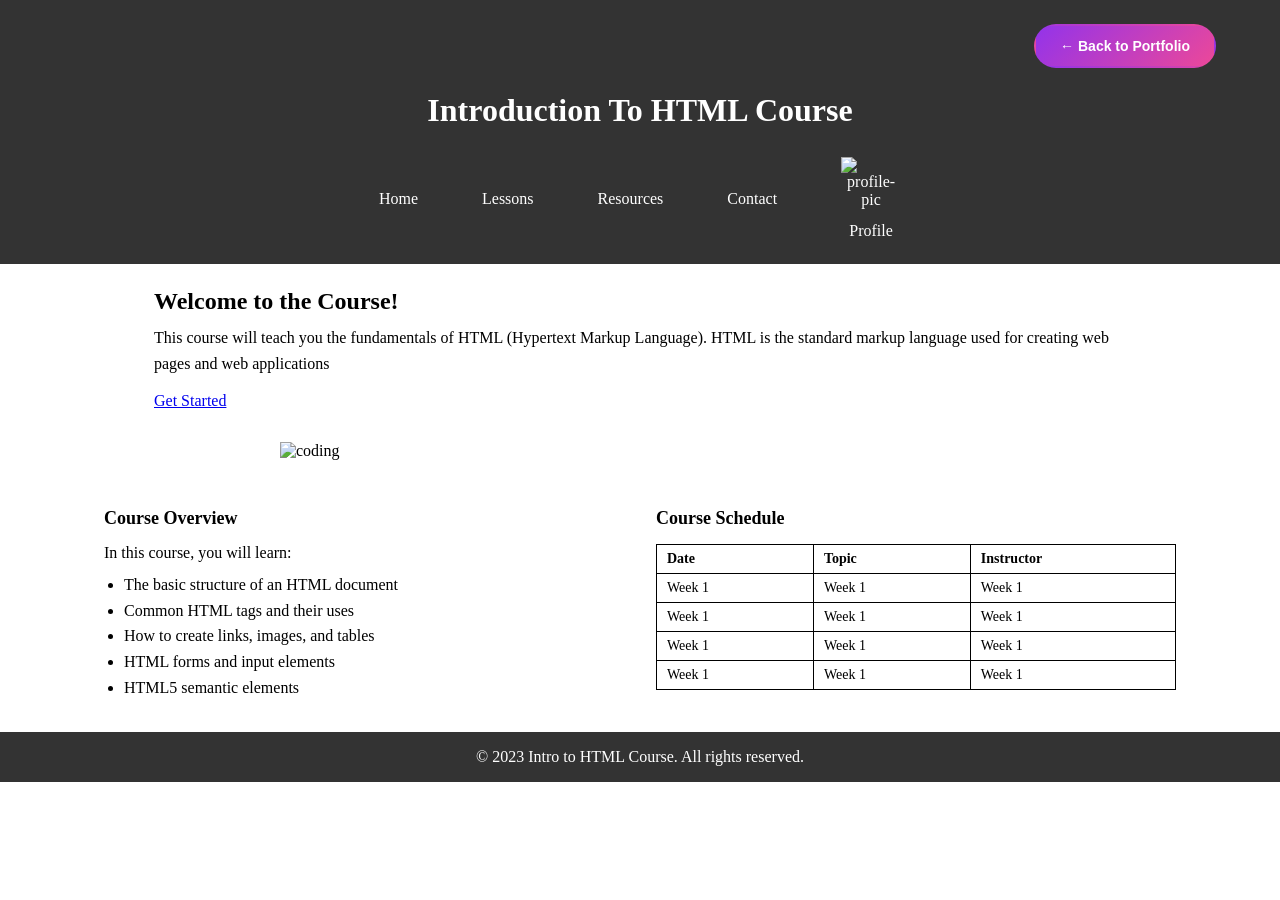
==== projects/course/index.html @ 92f942b8 "Initial commit" ====
<!DOCTYPE html>
<html lang="en">
<head>
    <meta charset="UTF-8">
    <meta name="viewport" content="width=device-width, initial-scale=1.0">
    <title>Course | BilyBlanco</title>
    <link rel="stylesheet" href="style.css">
</head>
<body>

    <header>
        <nav class="course-nav">
        <a href="../../index.html" class="back-btn">
            ← Back to Portfolio
        </a>
        </nav>
        <h1>Introduction To HTML Course</h1>

        <div class="categories">
            <div class="category-item">
                <p>Home</p>
            </div>
            <div class="category-item">
                <p>Lessons</p>
            </div>
            <div class="category-item">
                <p>Resources</p>
            </div>
            <div class="category-item">
                <p>Contact</p>
            </div>
            <div class="headache">
                <img src="https://cdn.codechef.com/download/Contest+images/NITEST/profile.jpeg" alt="profile-pic">
                <p>Profile</p>
            </div>
        </div>
    </header>

    <main>
        <section class="course-info">
            <h2>Welcome to the Course!</h2>
            <p>This course will teach you the fundamentals of HTML (Hypertext Markup Language). HTML is the standard markup language used for creating web pages and web applications</p>
            <a href="https://www.w3schools.com/html/html_intro.asp" target="_blank">Get Started</a>  
        </section>

        <section class="course-image">
                <img src="https://cdn.codechef.com/download/Contest+images/NITEST/htmlcode.jpeg" alt="coding">
        </section>

        <section class="content">
            <div class="overview">
            <h2>Course Overview</h2>
            <p>In this course, you will learn:</p>
            <ul>
                <li>The basic structure of an HTML document</li>
                <li>Common HTML tags and their uses</li>
                <li>How to create links, images, and tables</li>
                <li>HTML forms and input elements</li>
                <li>HTML5 semantic elements</li>
            </ul>
            </div>

            <section class="schedule">
            <h2>Course Schedule</h2>
            <table border="1">
                <tr>
                    <th>Date</th>
                    <th>Topic</th>
                    <th>Instructor</th>
                </tr>
                <tr>
                    <td>Week 1</td>
                    <td>Week 1</td>
                    <td>Week 1</td>
                </tr>
                 <tr>
                    <td>Week 1</td>
                    <td>Week 1</td>
                    <td>Week 1</td>
                </tr>
                 <tr>
                    <td>Week 1</td>
                    <td>Week 1</td>
                    <td>Week 1</td>
                </tr>
                 <tr>
                    <td>Week 1</td>
                    <td>Week 1</td>
                    <td>Week 1</td>
                </tr>
            </table>
            </section>
        </section>
    </main>

    <footer>
        <p>
            &copy; 2023 Intro to HTML Course. All rights reserved.
        </p>
    </footer>
    
</body>
---- projects/course/style.css ----
* {
    margin: 0;
    padding: 0;
    box-sizing: border-box;
    font-family: serif, sans-serif;
}

body {
    min-width: 320px;
}

header {
    width: 100%;
    padding: 24px clamp(16px, 5vw, 64px) 16px;
    background-color: #333;
    color: white;
}

header h1 {
    padding: 12px 0 20px;
    text-align: center;
}

.categories {
    display: flex;
    justify-content: center;
    align-items: center;
    flex-wrap: wrap;
    gap: 16px clamp(20px, 5vw, 64px);
    padding: 8px 0;
}

.category-item,
.headache {
    display: flex;
    flex-direction: column;
    align-items: center;
    text-align: center;
}

.headache img {
    width: 60px;
    height: 60px;
    object-fit: contain;
    margin-bottom: 5px;
    pointer-events: none;
}

.course-info {
    max-width: 1100px;
    margin: 0 auto;
    padding: 24px clamp(16px, 5vw, 64px) 8px;
}

.course-info h2 {
    margin-bottom: 10px;
    font-weight: bold;
}

.course-info p {
    margin-bottom: 16px;
    line-height: 1.6;
}

.course-info a {
    display: inline-block;
    margin-bottom: 8px;
}

.course-image {
    display: flex;
    justify-content: center;
    align-items: center;
    padding: 16px;
}

.course-image img {
    display: block;
    width: min(100%, 720px);
    height: auto;
}

.content {
    display: grid;
    grid-template-columns: minmax(0, 1fr) minmax(0, 1fr);
    gap: 32px;
    max-width: 1200px;
    margin: 0 auto;
    padding: 32px clamp(16px, 5vw, 64px);
}

.overview h2,
.schedule h2 {
    margin-bottom: 15px;
    font-size: 18px;
    font-weight: bold;
}

.overview p {
    margin-bottom: 10px;
}

.overview ul {
    margin-left: 20px;
    line-height: 1.6;
}

.schedule {
    min-width: 0;
    overflow-x: auto;
}

.schedule table {
    width: 100%;
    border-collapse: collapse;
}

.schedule th,
.schedule td {
    border: 1px solid black;
    padding: 6px 10px;
    text-align: left;
    font-size: 14px;
}

footer {
    width: 100%;
    padding: 16px;
    background-color: #333;
    color: white;
    text-align: center;
}

.course-nav {
    display: flex;
    justify-content: flex-end;
    align-items: center;
    margin-bottom: 12px;
}

.course-nav .back-btn {
    display: inline-block;
    padding: 12px 24px;

    background: linear-gradient(
        135deg,
        #9333ea,
        #ec4899
    );

    color: white;
    font-family: Arial, sans-serif;
    font-size: 14px;
    font-weight: bold;
    text-decoration: none;

    border: 2px solid transparent;
    border-radius: 30px;

    transition: 0.3s ease;
}

.course-nav .back-btn:hover {
    background: white;
    color: #9333ea;
    border-color: #9333ea;

    transform: translateY(-3px);
    box-shadow: 0 8px 20px #9333ea44;
}

.course-nav .back-btn:focus-visible {
    outline: 3px solid #ffffff;
    outline-offset: 4px;
}

@media (max-width: 600px) {
    .course-nav {
        justify-content: center;
        margin-bottom: 16px;
    }

    .course-nav .back-btn {
        padding: 10px 18px;
        font-size: 12px;
    }
}

@media (max-width: 700px) {
    .content {
        grid-template-columns: 1fr;
        gap: 28px;
    }
}

@media (max-width: 480px) {
    header {
        padding-top: 16px;
    }

    header h1 {
        font-size: 1.6rem;
    }

    .categories {
        gap: 16px 24px;
    }

    .course-image {
        padding: 12px 16px;
    }

    .content {
        padding-top: 24px;
        padding-bottom: 24px;
    }
}
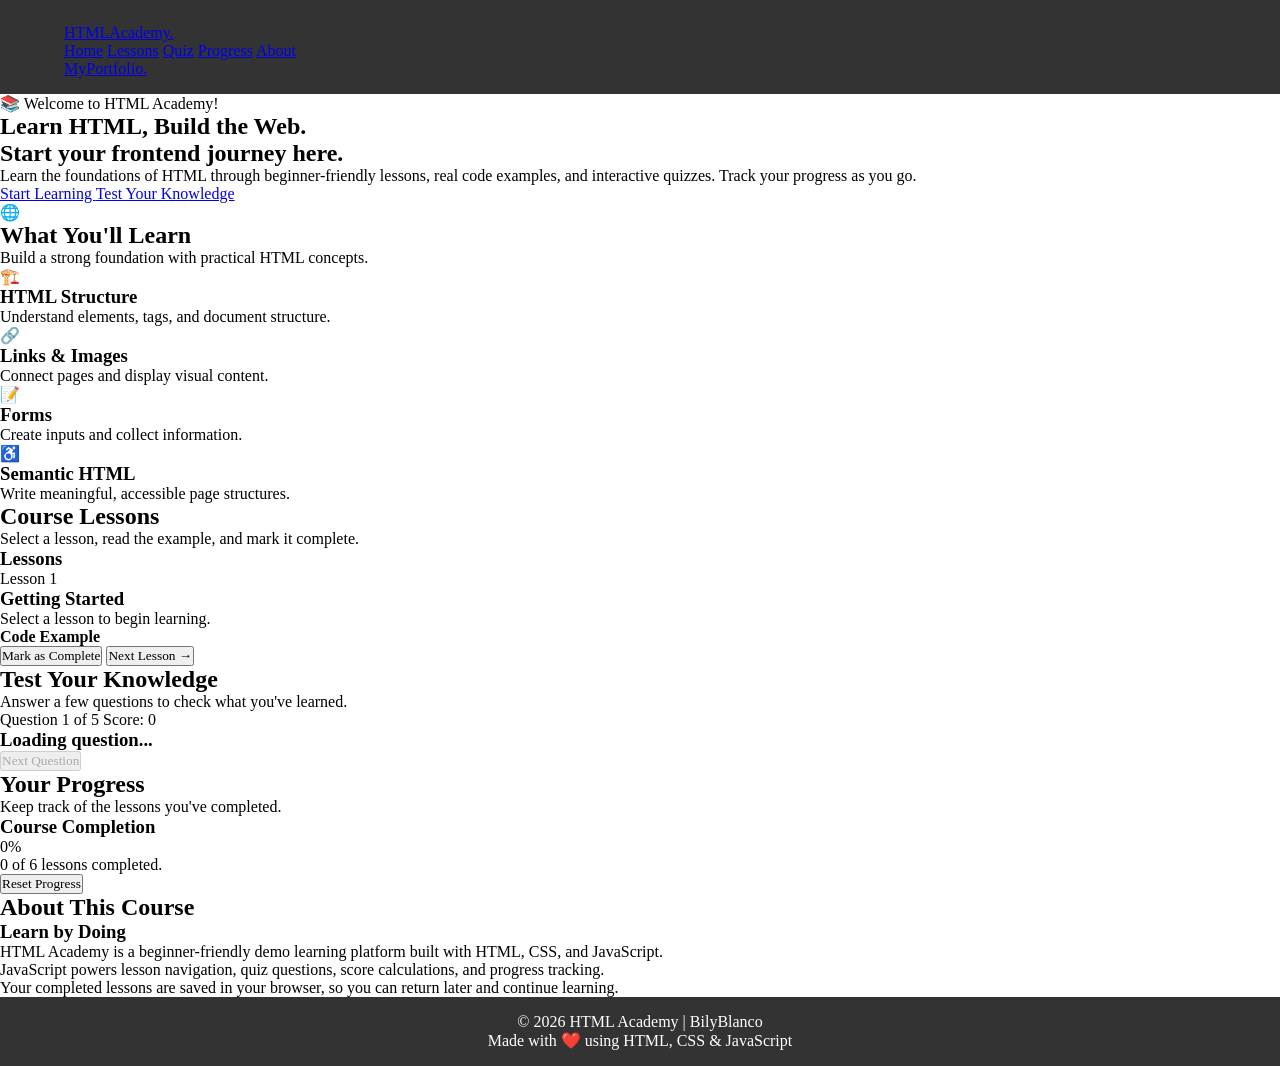
==== commit 658d3092: "Enhance course layout and content structure Updated the course title and navigation structure. Added" ====
--- a/projects/course/index.html
+++ b/projects/course/index.html
@@ -1,102 +1,248 @@
+
 <!DOCTYPE html>
 <html lang="en">
 <head>
     <meta charset="UTF-8">
     <meta name="viewport" content="width=device-width, initial-scale=1.0">
-    <title>Course | BilyBlanco</title>
+    <title>HTML Course | BilyBlanco</title>
     <link rel="stylesheet" href="style.css">
+    <script src="script.js" defer></script>
 </head>
 <body>
 
+    <!-- NAVIGATION -->
     <header>
-        <nav class="course-nav">
-        <a href="../../index.html" class="back-btn">
-            ← Back to Portfolio
-        </a>
+        <nav class="navbar">
+            <a href="#home" class="logo">HTML<span>Academy.</span></a>
+
+            <div class="nav-links">
+                <a href="#home">Home</a>
+                <a href="#lessons">Lessons</a>
+                <a href="#quiz">Quiz</a>
+                <a href="#progress">Progress</a>
+                <a href="#about">About</a>
+            </div>
+
+            <a href="../../index.html" class="portfolio-link">
+                My<span>Portfolio.</span>
+            </a>
         </nav>
-        <h1>Introduction To HTML Course</h1>
-
-        <div class="categories">
-            <div class="category-item">
-                <p>Home</p>
-            </div>
-            <div class="category-item">
-                <p>Lessons</p>
-            </div>
-            <div class="category-item">
-                <p>Resources</p>
-            </div>
-            <div class="category-item">
-                <p>Contact</p>
-            </div>
-            <div class="headache">
-                <img src="https://cdn.codechef.com/download/Contest+images/NITEST/profile.jpeg" alt="profile-pic">
-                <p>Profile</p>
-            </div>
-        </div>
     </header>
 
-    <main>
-        <section class="course-info">
-            <h2>Welcome to the Course!</h2>
-            <p>This course will teach you the fundamentals of HTML (Hypertext Markup Language). HTML is the standard markup language used for creating web pages and web applications</p>
-            <a href="https://www.w3schools.com/html/html_intro.asp" target="_blank">Get Started</a>  
-        </section>
-
-        <section class="course-image">
-                <img src="https://cdn.codechef.com/download/Contest+images/NITEST/htmlcode.jpeg" alt="coding">
-        </section>
-
-        <section class="content">
-            <div class="overview">
-            <h2>Course Overview</h2>
-            <p>In this course, you will learn:</p>
-            <ul>
-                <li>The basic structure of an HTML document</li>
-                <li>Common HTML tags and their uses</li>
-                <li>How to create links, images, and tables</li>
-                <li>HTML forms and input elements</li>
-                <li>HTML5 semantic elements</li>
-            </ul>
-            </div>
-
-            <section class="schedule">
-            <h2>Course Schedule</h2>
-            <table border="1">
-                <tr>
-                    <th>Date</th>
-                    <th>Topic</th>
-                    <th>Instructor</th>
-                </tr>
-                <tr>
-                    <td>Week 1</td>
-                    <td>Week 1</td>
-                    <td>Week 1</td>
-                </tr>
-                 <tr>
-                    <td>Week 1</td>
-                    <td>Week 1</td>
-                    <td>Week 1</td>
-                </tr>
-                 <tr>
-                    <td>Week 1</td>
-                    <td>Week 1</td>
-                    <td>Week 1</td>
-                </tr>
-                 <tr>
-                    <td>Week 1</td>
-                    <td>Week 1</td>
-                    <td>Week 1</td>
-                </tr>
-            </table>
-            </section>
-        </section>
-    </main>
-
+    <!-- HERO -->
+    <section id="home" class="hero">
+        <div class="hero-content">
+            <p class="greeting">📚 Welcome to HTML Academy!</p>
+
+            <h1>Learn HTML, <span>Build the Web.</span></h1>
+
+            <h2>Start your frontend journey here.</h2>
+
+            <p class="hero-description">
+                Learn the foundations of HTML through beginner-friendly
+                lessons, real code examples, and interactive quizzes.
+                Track your progress as you go.
+            </p>
+
+            <div class="hero-buttons">
+                <a href="#lessons" class="btn primary-btn">
+                    Start Learning
+                </a>
+
+                <a href="#quiz" class="btn secondary-btn">
+                    Test Your Knowledge
+                </a>
+            </div>
+        </div>
+
+        <div class="hero-art">
+            <div class="art-circle">
+                <span>🌐</span>
+            </div>
+        </div>
+    </section>
+
+    <!-- COURSE OVERVIEW -->
+    <section class="section">
+        <h2 class="section-title">What You'll <span>Learn</span></h2>
+
+        <p class="section-description">
+            Build a strong foundation with practical HTML concepts.
+        </p>
+
+        <div class="features-container">
+            <div class="feature-card">
+                <div class="feature-icon">🏗️</div>
+                <h3>HTML Structure</h3>
+                <p>Understand elements, tags, and document structure.</p>
+            </div>
+
+            <div class="feature-card">
+                <div class="feature-icon">🔗</div>
+                <h3>Links & Images</h3>
+                <p>Connect pages and display visual content.</p>
+            </div>
+
+            <div class="feature-card">
+                <div class="feature-icon">📝</div>
+                <h3>Forms</h3>
+                <p>Create inputs and collect information.</p>
+            </div>
+
+            <div class="feature-card">
+                <div class="feature-icon">♿</div>
+                <h3>Semantic HTML</h3>
+                <p>Write meaningful, accessible page structures.</p>
+            </div>
+        </div>
+    </section>
+
+    <!-- INTERACTIVE LESSONS -->
+    <section id="lessons" class="section">
+        <h2 class="section-title">Course <span>Lessons</span></h2>
+
+        <p class="section-description">
+            Select a lesson, read the example, and mark it complete.
+        </p>
+
+        <div class="lesson-layout">
+
+            <div class="lesson-sidebar">
+                <h3>Lessons</h3>
+                <div id="lesson-list" class="lesson-list"></div>
+            </div>
+
+            <article class="lesson-content">
+                <span id="lesson-number" class="lesson-badge">
+                    Lesson 1
+                </span>
+
+                <h3 id="lesson-title">Getting Started</h3>
+
+                <p id="lesson-description">
+                    Select a lesson to begin learning.
+                </p>
+
+                <h4>Code Example</h4>
+
+                <pre class="code-example"><code id="lesson-code"></code></pre>
+
+                <p id="lesson-tip" class="lesson-tip"></p>
+
+                <div class="lesson-actions">
+                    <button type="button" id="complete-lesson"
+                        class="btn primary-btn">
+                        Mark as Complete
+                    </button>
+
+                    <button type="button" id="next-lesson"
+                        class="btn secondary-btn">
+                        Next Lesson →
+                    </button>
+                </div>
+            </article>
+
+        </div>
+    </section>
+
+    <!-- QUIZ -->
+    <section id="quiz" class="section">
+        <h2 class="section-title">Test Your <span>Knowledge</span></h2>
+
+        <p class="section-description">
+            Answer a few questions to check what you've learned.
+        </p>
+
+        <div class="quiz-box">
+            <div class="quiz-top">
+                <span id="question-number">Question 1 of 5</span>
+                <span id="quiz-score">Score: 0</span>
+            </div>
+
+            <h3 id="quiz-question">Loading question...</h3>
+
+            <div id="quiz-options" class="quiz-options"></div>
+
+            <p id="quiz-feedback" class="quiz-feedback"
+                role="status" aria-live="polite"></p>
+
+            <button type="button" id="next-question"
+                class="btn primary-btn" disabled>
+                Next Question
+            </button>
+
+            <button type="button" id="restart-quiz"
+                class="btn secondary-btn" hidden>
+                Restart Quiz
+            </button>
+        </div>
+    </section>
+
+    <!-- PROGRESS -->
+    <section id="progress" class="section">
+        <h2 class="section-title">Your <span>Progress</span></h2>
+
+        <p class="section-description">
+            Keep track of the lessons you've completed.
+        </p>
+
+        <div class="progress-box">
+            <div class="progress-header">
+                <h3>Course Completion</h3>
+                <span id="progress-percentage">0%</span>
+            </div>
+
+            <div class="progress-track"
+                role="progressbar"
+                aria-label="Course completion"
+                aria-valuemin="0"
+                aria-valuemax="100"
+                aria-valuenow="0"
+                id="progress-track">
+                <div id="progress-fill" class="progress-fill"></div>
+            </div>
+
+            <p id="progress-text">0 of 6 lessons completed.</p>
+
+            <p id="completion-message" class="completion-message"
+                role="status" aria-live="polite"></p>
+
+            <button type="button" id="reset-progress"
+                class="btn secondary-btn">
+                Reset Progress
+            </button>
+        </div>
+    </section>
+
+    <!-- ABOUT -->
+    <section id="about" class="section">
+        <h2 class="section-title">About <span>This Course</span></h2>
+
+        <div class="about-box">
+            <h3>Learn by Doing</h3>
+
+            <p>
+                HTML Academy is a beginner-friendly demo learning
+                platform built with HTML, CSS, and JavaScript.
+            </p>
+
+            <p>
+                JavaScript powers lesson navigation, quiz questions,
+                score calculations, and progress tracking.
+            </p>
+
+            <p>
+                Your completed lessons are saved in your browser,
+                so you can return later and continue learning.
+            </p>
+        </div>
+    </section>
+
+    <!-- FOOTER -->
     <footer>
-        <p>
-            &copy; 2023 Intro to HTML Course. All rights reserved.
-        </p>
+        <p>© 2026 HTML Academy | BilyBlanco</p>
+        <p>Made with ❤️ using HTML, CSS & JavaScript</p>
     </footer>
-    
-</body>+
+</body>
+</html>
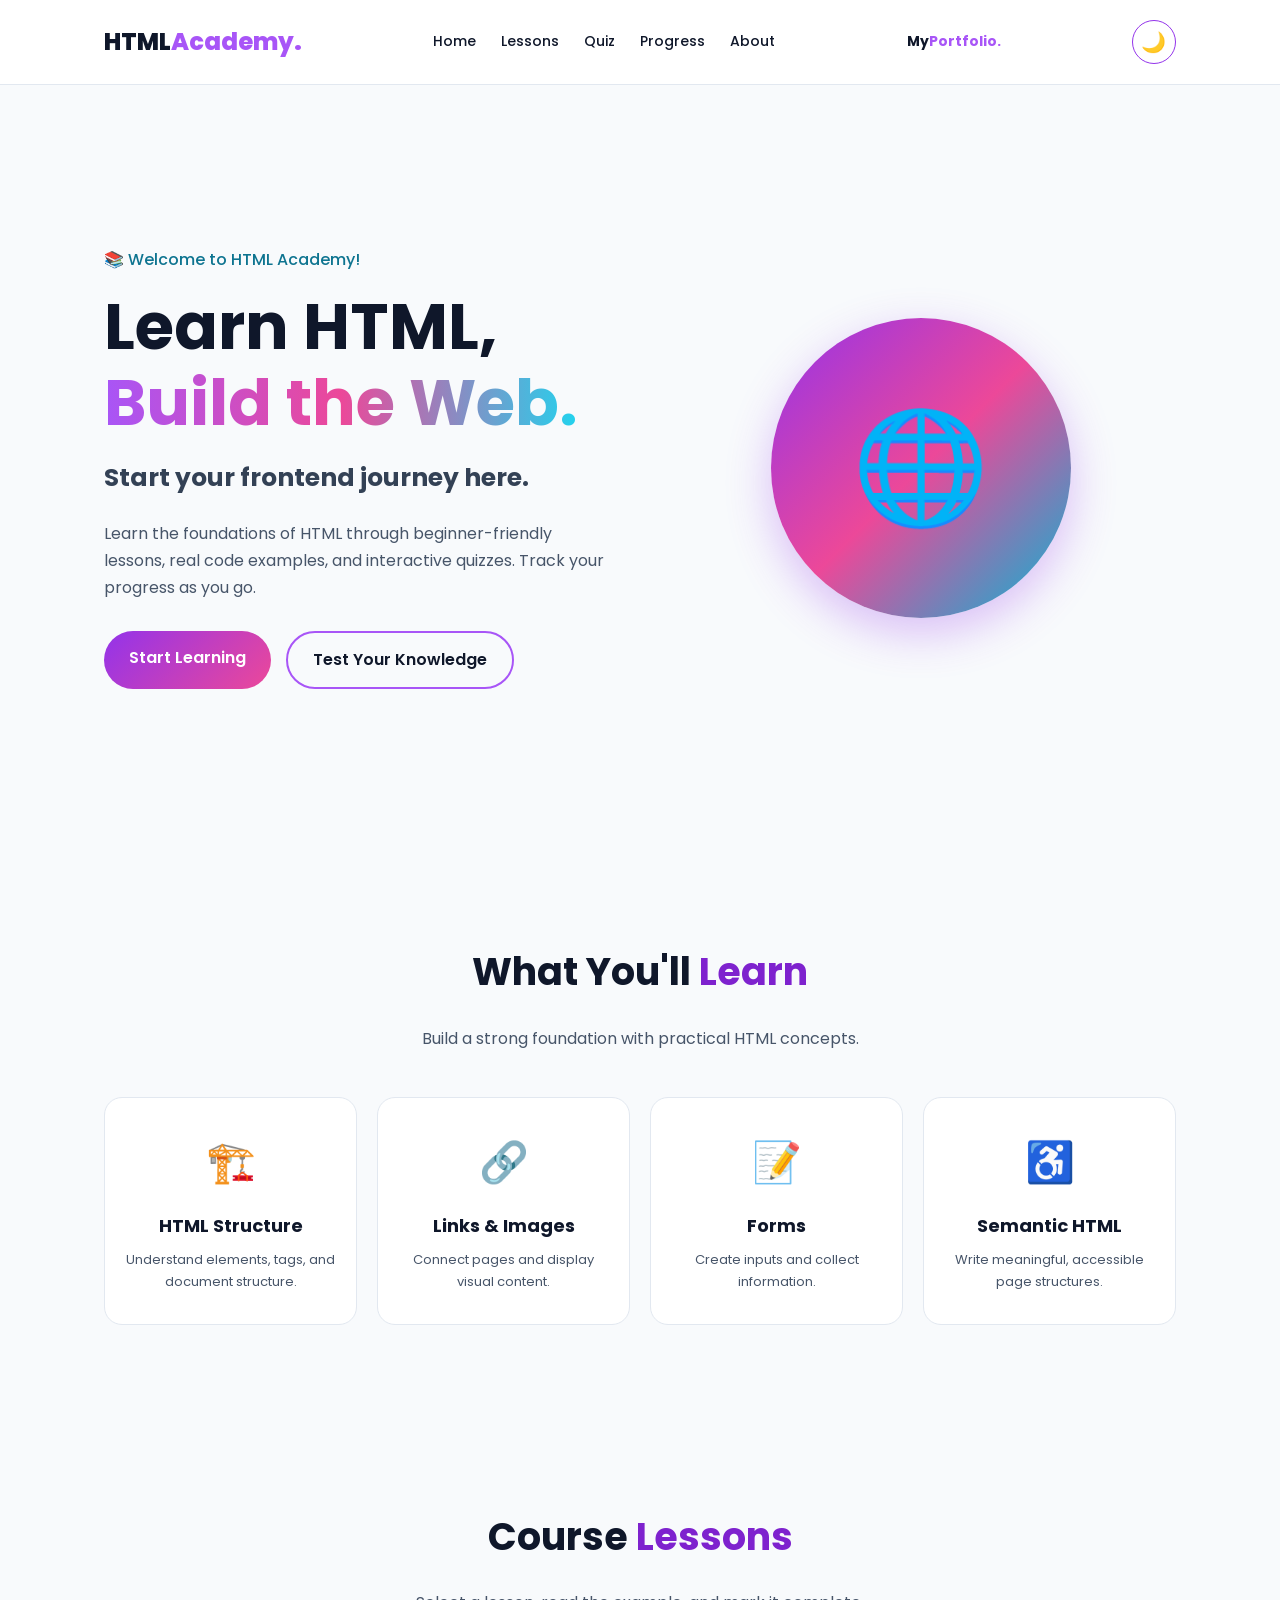
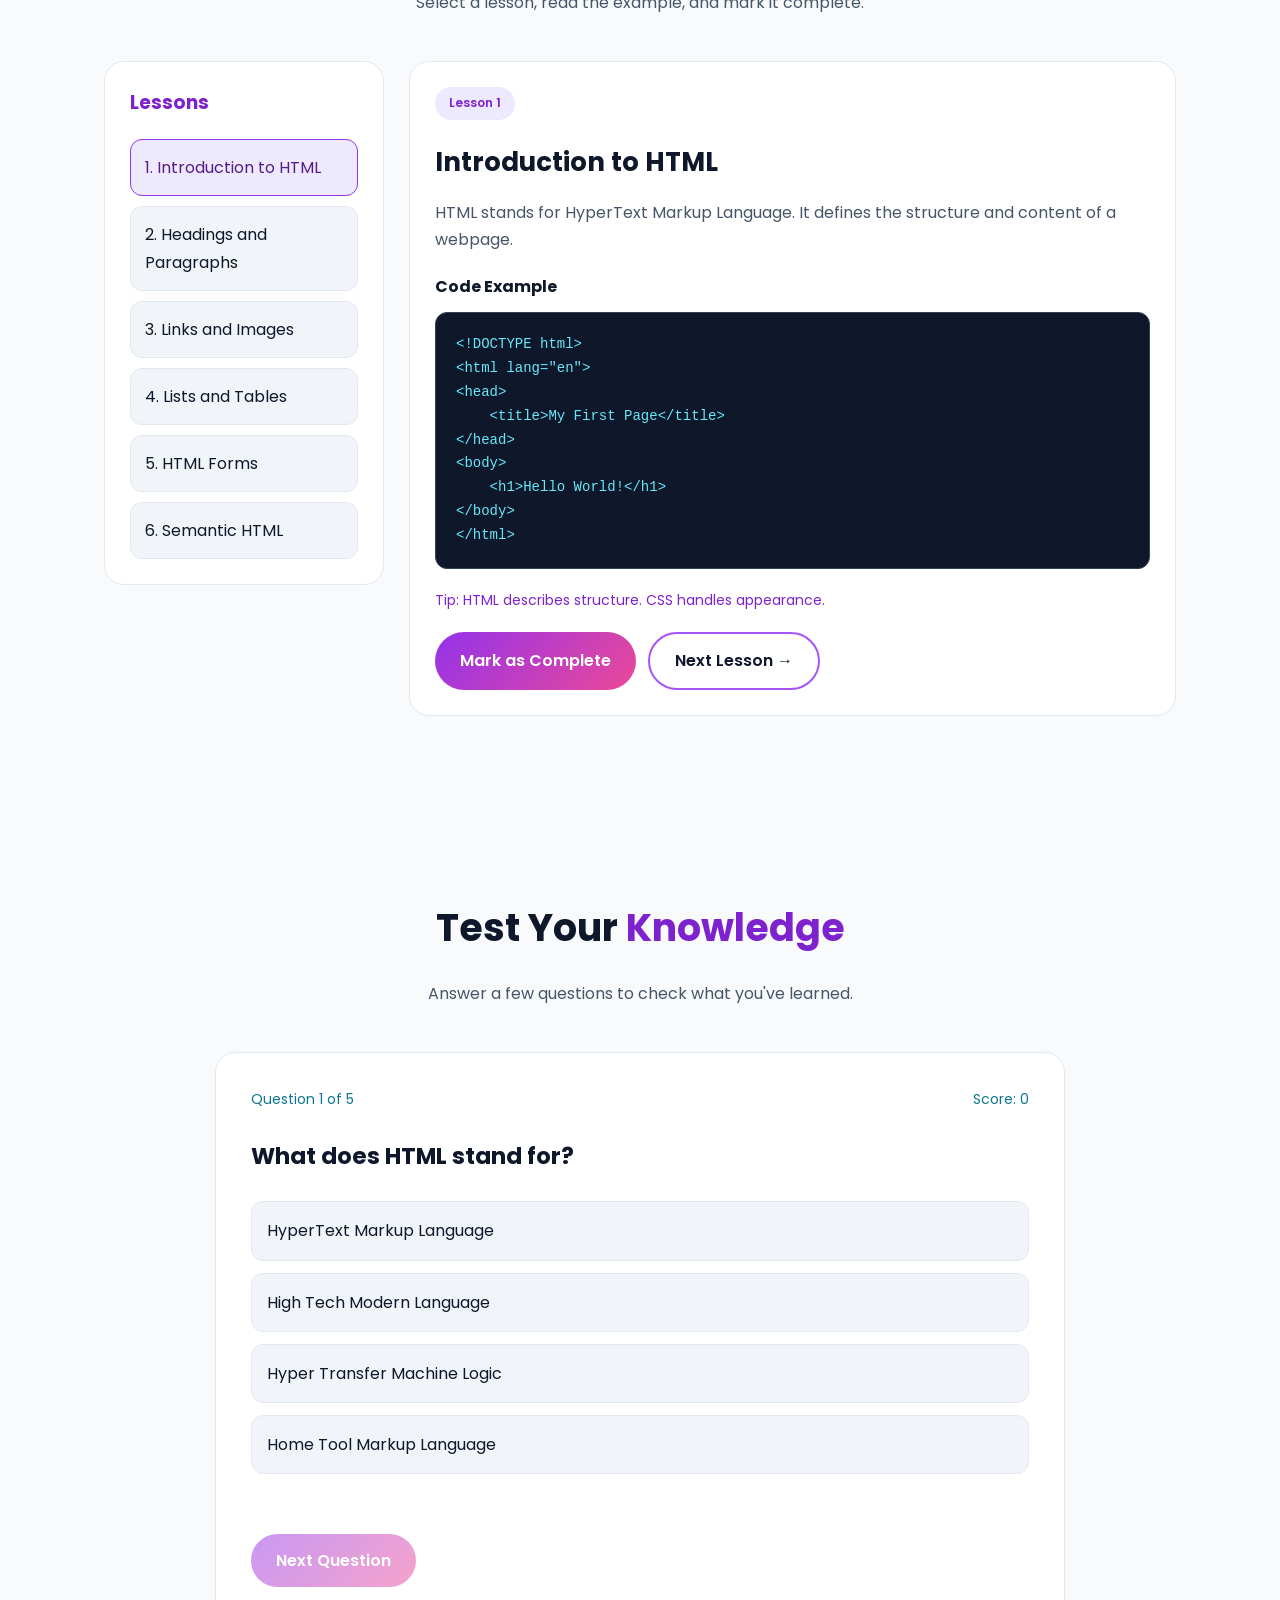
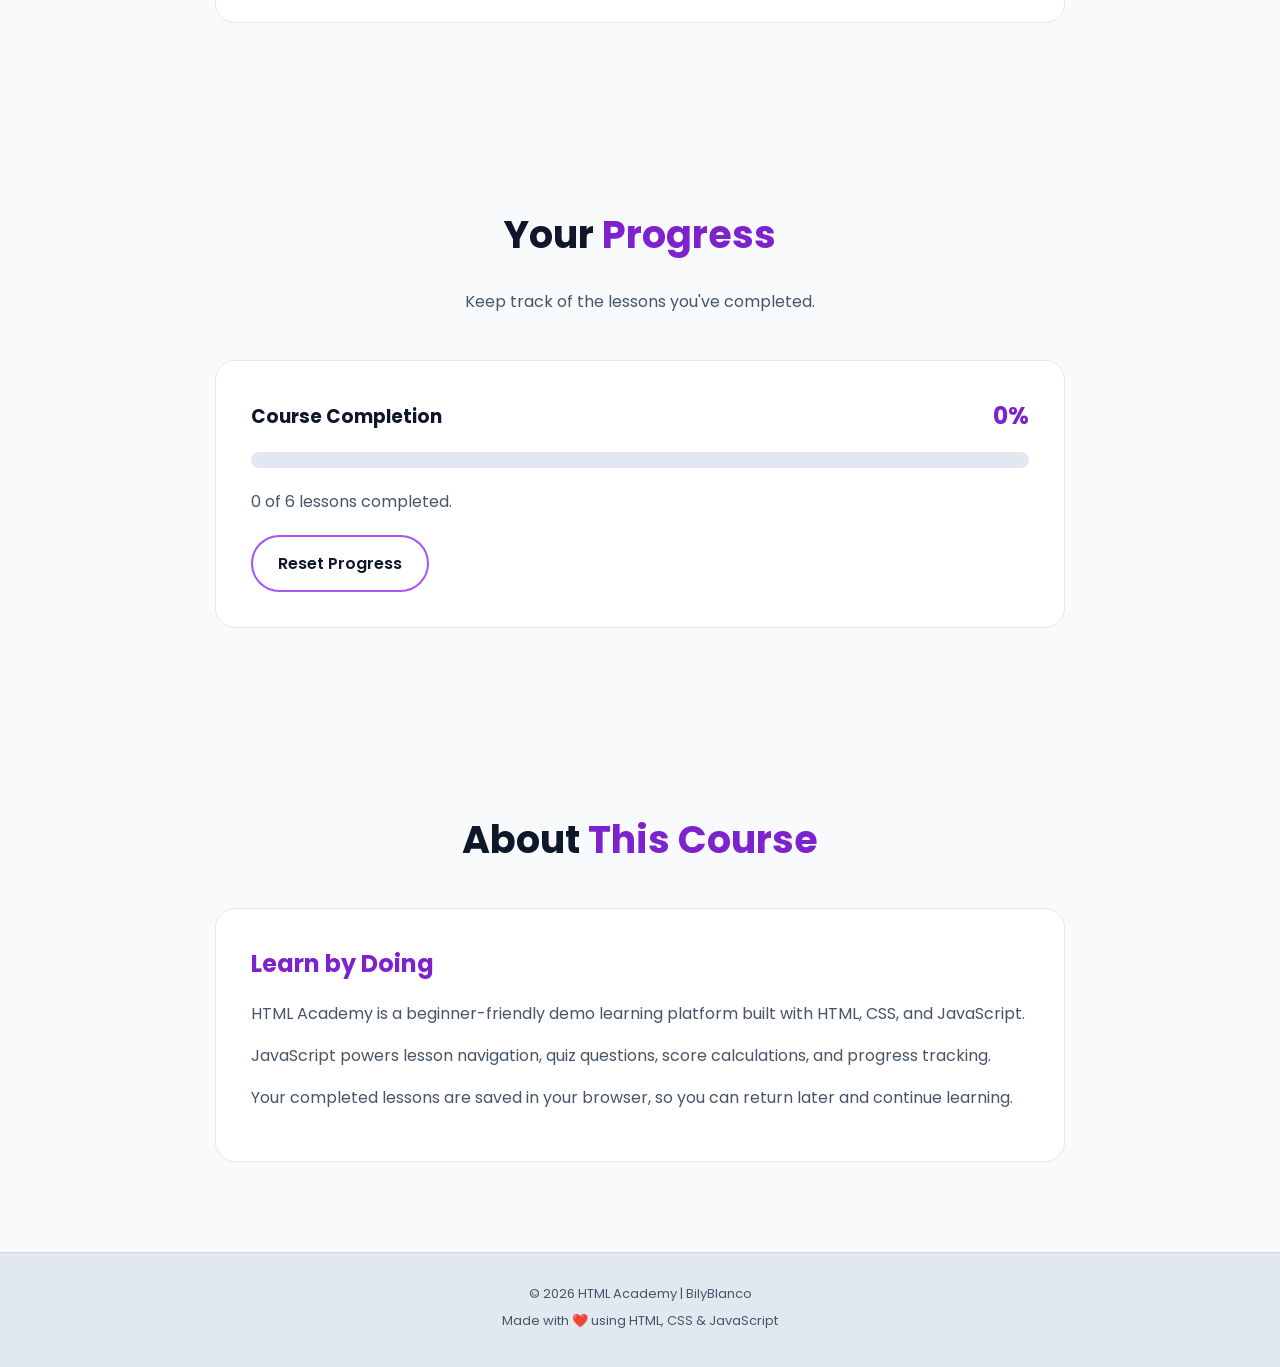
==== commit d79c732c: "light and dark mode" ====
--- a/projects/course/index.html
+++ b/projects/course/index.html
@@ -5,7 +5,9 @@
     <meta charset="UTF-8">
     <meta name="viewport" content="width=device-width, initial-scale=1.0">
     <title>HTML Course | BilyBlanco</title>
+    <script src="../../shared/theme.js"></script>
     <link rel="stylesheet" href="style.css">
+    <link rel="stylesheet" href="../../shared/theme.css">
     <script src="script.js" defer></script>
 </head>
 <body>
@@ -26,6 +28,14 @@
             <a href="../../index.html" class="portfolio-link">
                 My<span>Portfolio.</span>
             </a>
+            <button
+                type="button"
+                class="shared-theme-toggle"
+                aria-label="Switch theme"
+                title="Switch theme"
+            >
+                ☀️
+            </button>
         </nav>
     </header>
 
--- a/projects/course/style.css
+++ b/projects/course/style.css
@@ -1,217 +1,867 @@
+
+@import url('https://fonts.googleapis.com/css2?family=Poppins:wght@400;500;600;700;800&display=swap');
+
+/* GENERAL */
 * {
     margin: 0;
     padding: 0;
     box-sizing: border-box;
-    font-family: serif, sans-serif;
+}
+
+html {
+    scroll-behavior: smooth;
 }
 
 body {
-    min-width: 320px;
-}
-
+    font-family: 'Poppins', sans-serif;
+    background: #0f1021;
+    color: white;
+    line-height: 1.7;
+}
+
+a {
+    text-decoration: none;
+    color: inherit;
+}
+
+button {
+    font: inherit;
+    cursor: pointer;
+}
+
+button:focus-visible,
+a:focus-visible {
+    outline: 3px solid #67e8f9;
+    outline-offset: 4px;
+}
+
+[hidden] {
+    display: none !important;
+}
+
+/* NAVIGATION */
 header {
-    width: 100%;
-    padding: 24px clamp(16px, 5vw, 64px) 16px;
-    background-color: #333;
+    background: rgba(15, 16, 33, 0.95);
+    position: sticky;
+    top: 0;
+    z-index: 100;
+    border-bottom: 1px solid #ffffff15;
+}
+
+.navbar {
+    max-width: 1200px;
+    margin: auto;
+    padding: 20px 5%;
+    display: flex;
+    justify-content: space-between;
+    align-items: center;
+    gap: 20px;
+}
+
+.logo {
+    font-size: 24px;
+    font-weight: 800;
+    white-space: nowrap;
+}
+
+.logo span,
+.portfolio-link span {
+    color: #a855f7;
+}
+
+.nav-links {
+    display: flex;
+    gap: 25px;
+}
+
+.nav-links a {
+    font-size: 14px;
+    font-weight: 500;
+    transition: color 0.3s;
+}
+
+.nav-links a:hover,
+.portfolio-link:hover {
+    color: #f472b6;
+}
+
+.portfolio-link {
+    font-size: 14px;
+    font-weight: 700;
+    white-space: nowrap;
+}
+
+/* HERO */
+.hero {
+    max-width: 1200px;
+    margin: auto;
+    padding: 110px 5%;
+    min-height: 85vh;
+    display: flex;
+    justify-content: space-between;
+    align-items: center;
+    gap: 50px;
+}
+
+.hero-content {
+    flex: 1;
+}
+
+.greeting {
+    color: #67e8f9;
+    margin-bottom: 15px;
+    font-weight: 500;
+}
+
+.hero h1 {
+    font-size: clamp(38px, 5vw, 65px);
+    line-height: 1.2;
+    margin-bottom: 15px;
+}
+
+.hero h1 span {
+    background: linear-gradient(90deg, #a855f7, #ec4899, #22d3ee);
+    background-clip: text;
+    -webkit-background-clip: text;
+    color: transparent;
+}
+
+.hero h2 {
+    font-size: 25px;
+    color: #e2e8f0;
+    margin-bottom: 20px;
+}
+
+.hero-description {
+    color: #a8aec7;
+    max-width: 520px;
+    margin-bottom: 30px;
+}
+
+.hero-buttons {
+    display: flex;
+    gap: 15px;
+    flex-wrap: wrap;
+}
+
+/* BUTTONS */
+.btn {
+    display: inline-block;
+    padding: 13px 25px;
+    border-radius: 30px;
+    font-weight: 600;
+    transition: 0.3s;
+    text-align: center;
+}
+
+.primary-btn {
+    background: linear-gradient(135deg, #9333ea, #ec4899);
+    border: none;
     color: white;
 }
 
-header h1 {
-    padding: 12px 0 20px;
-    text-align: center;
-}
-
-.categories {
+.secondary-btn {
+    border: 2px solid #a855f7;
+    background: transparent;
+    color: white;
+}
+
+.btn:hover {
+    transform: translateY(-5px);
+    box-shadow: 0 10px 25px #9333ea55;
+}
+
+/* HERO ART */
+.hero-art {
+    flex: 1;
     display: flex;
     justify-content: center;
     align-items: center;
+}
+
+.art-circle {
+    width: 300px;
+    height: 300px;
+    border-radius: 50%;
+    background: linear-gradient(135deg, #9333ea, #ec4899, #06b6d4);
+    box-shadow: 0 15px 45px rgba(147, 51, 234, 0.3);
+    display: flex;
+    align-items: center;
+    justify-content: center;
+    animation: floating 4s ease-in-out infinite;
+}
+
+.art-circle span {
+    font-size: 110px;
+}
+
+@keyframes floating {
+    0%, 100% {
+        transform: translateY(0);
+    }
+
+    50% {
+        transform: translateY(-20px);
+    }
+}
+
+/* SECTIONS */
+.section {
+    max-width: 1200px;
+    margin: auto;
+    padding: 90px 5%;
+    scroll-margin-top: 100px;
+}
+
+.section-title {
+    font-size: 38px;
+    text-align: center;
+    margin-bottom: 20px;
+}
+
+.section-title span {
+    color: #c084fc;
+}
+
+.section-description {
+    text-align: center;
+    color: #a8aec7;
+    margin-bottom: 45px;
+}
+
+/* FEATURE CARDS */
+.features-container {
+    display: grid;
+    grid-template-columns: repeat(4, 1fr);
+    gap: 20px;
+}
+
+.feature-card {
+    background: #1b1d36;
+    padding: 30px 20px;
+    border-radius: 18px;
+    text-align: center;
+    border: 1px solid #ffffff15;
+    transition: 0.3s;
+}
+
+.feature-card:hover {
+    transform: translateY(-8px);
+    border-color: #a855f7;
+}
+
+.feature-icon {
+    font-size: 40px;
+    margin-bottom: 15px;
+}
+
+.feature-card h3 {
+    font-size: 18px;
+    margin-bottom: 8px;
+}
+
+.feature-card p {
+    font-size: 13px;
+    color: #a8aec7;
+}
+
+/* LESSONS */
+.lesson-layout {
+    display: grid;
+    grid-template-columns: 280px 1fr;
+    gap: 25px;
+    align-items: start;
+}
+
+.lesson-sidebar,
+.lesson-content {
+    background: #1b1d36;
+    border: 1px solid #ffffff15;
+    border-radius: 20px;
+    padding: 25px;
+}
+
+.lesson-sidebar h3 {
+    color: #c084fc;
+    margin-bottom: 20px;
+}
+
+.lesson-list {
+    display: flex;
+    flex-direction: column;
+    gap: 10px;
+}
+
+.lesson-button {
+    width: 100%;
+    padding: 14px;
+    text-align: left;
+    border: 1px solid #ffffff20;
+    border-radius: 12px;
+    background: #252744;
+    color: white;
+    transition: 0.3s;
+}
+
+.lesson-button:hover,
+.lesson-button.active {
+    border-color: #a855f7;
+    background: #34305c;
+}
+
+.lesson-button.completed::after {
+    content: " ✓";
+    color: #86efac;
+}
+
+.lesson-badge {
+    display: inline-block;
+    background: #34305c;
+    color: #c084fc;
+    padding: 6px 14px;
+    border-radius: 20px;
+    font-size: 12px;
+    font-weight: 600;
+    margin-bottom: 20px;
+}
+
+.lesson-content h3 {
+    font-size: 26px;
+    margin-bottom: 15px;
+}
+
+.lesson-content p {
+    color: #b8bdd2;
+    margin-bottom: 20px;
+}
+
+.lesson-content h4 {
+    margin-bottom: 12px;
+}
+
+.code-example {
+    background: #090a18;
+    border: 1px solid #ffffff20;
+    border-radius: 12px;
+    padding: 20px;
+    overflow-x: auto;
+    margin-bottom: 20px;
+}
+
+.code-example code {
+    font-family: Consolas, Monaco, monospace;
+    font-size: 14px;
+    color: #67e8f9;
+    white-space: pre;
+}
+
+.lesson-content .lesson-tip {
+    color: #c084fc;
+    font-size: 14px;
+}
+
+.lesson-actions {
+    display: flex;
+    gap: 12px;
     flex-wrap: wrap;
-    gap: 16px clamp(20px, 5vw, 64px);
-    padding: 8px 0;
-}
-
-.category-item,
-.headache {
-    display: flex;
-    flex-direction: column;
+}
+
+/* QUIZ */
+.quiz-box {
+    max-width: 850px;
+    margin: auto;
+    background: #1b1d36;
+    border: 1px solid #ffffff15;
+    border-radius: 20px;
+    padding: 35px;
+}
+
+.quiz-top {
+    display: flex;
+    justify-content: space-between;
+    gap: 15px;
+    color: #67e8f9;
+    font-size: 14px;
+    margin-bottom: 25px;
+}
+
+.quiz-box h3 {
+    font-size: 23px;
+    margin-bottom: 25px;
+}
+
+.quiz-options {
+    display: grid;
+    gap: 12px;
+    margin-bottom: 20px;
+}
+
+.quiz-option {
+    width: 100%;
+    text-align: left;
+    background: #252744;
+    border: 1px solid #ffffff20;
+    color: white;
+    padding: 15px;
+    border-radius: 12px;
+    transition: 0.3s;
+}
+
+.quiz-option:hover:not(:disabled) {
+    border-color: #a855f7;
+}
+
+.quiz-option.correct {
+    background: #14532d;
+    border-color: #22c55e;
+}
+
+.quiz-option.incorrect {
+    background: #7f1d1d;
+    border-color: #ef4444;
+}
+
+.quiz-option:disabled {
+    cursor: default;
+}
+
+.quiz-feedback {
+    min-height: 30px;
+    font-size: 14px;
+    color: #c084fc;
+}
+
+.quiz-box .btn {
+    margin-right: 10px;
+    margin-top: 10px;
+}
+
+.quiz-box .btn:disabled {
+    opacity: 0.5;
+    cursor: not-allowed;
+}
+
+/* PROGRESS */
+.progress-box {
+    max-width: 850px;
+    margin: auto;
+    background: #1b1d36;
+    border: 1px solid #ffffff15;
+    border-radius: 20px;
+    padding: 35px;
+}
+
+.progress-header {
+    display: flex;
+    justify-content: space-between;
     align-items: center;
+    margin-bottom: 15px;
+}
+
+.progress-header span {
+    font-size: 24px;
+    color: #c084fc;
+    font-weight: 700;
+}
+
+.progress-track {
+    width: 100%;
+    height: 16px;
+    background: #34305c;
+    border-radius: 20px;
+    overflow: hidden;
+    margin-bottom: 20px;
+}
+
+.progress-fill {
+    height: 100%;
+    width: 0;
+    background: linear-gradient(135deg, #9333ea, #ec4899);
+    border-radius: 20px;
+    transition: width 0.3s;
+}
+
+.progress-box p {
+    color: #b8bdd2;
+    margin-bottom: 20px;
+}
+
+.progress-box .completion-message {
+    color: #86efac;
+    font-weight: 600;
+}
+
+/* ABOUT */
+.about-box {
+    background: #1b1d36;
+    border: 1px solid #ffffff15;
+    padding: 35px;
+    border-radius: 20px;
+    max-width: 850px;
+    margin: 35px auto 0;
+}
+
+.about-box h3 {
+    color: #c084fc;
+    font-size: 24px;
+    margin-bottom: 15px;
+}
+
+.about-box p {
+    color: #b8bdd2;
+    margin-bottom: 15px;
+}
+
+/* FOOTER */
+footer {
     text-align: center;
-}
-
-.headache img {
-    width: 60px;
-    height: 60px;
-    object-fit: contain;
+    padding: 30px 15px;
+    background: #090a18;
+    border-top: 1px solid #ffffff15;
+}
+
+footer p {
+    color: #a8aec7;
+    font-size: 13px;
     margin-bottom: 5px;
-    pointer-events: none;
-}
-
-.course-info {
-    max-width: 1100px;
-    margin: 0 auto;
-    padding: 24px clamp(16px, 5vw, 64px) 8px;
-}
-
-.course-info h2 {
-    margin-bottom: 10px;
-    font-weight: bold;
-}
-
-.course-info p {
-    margin-bottom: 16px;
-    line-height: 1.6;
-}
-
-.course-info a {
-    display: inline-block;
-    margin-bottom: 8px;
-}
-
-.course-image {
-    display: flex;
-    justify-content: center;
-    align-items: center;
-    padding: 16px;
-}
-
-.course-image img {
-    display: block;
-    width: min(100%, 720px);
-    height: auto;
-}
-
-.content {
-    display: grid;
-    grid-template-columns: minmax(0, 1fr) minmax(0, 1fr);
-    gap: 32px;
-    max-width: 1200px;
-    margin: 0 auto;
-    padding: 32px clamp(16px, 5vw, 64px);
-}
-
-.overview h2,
-.schedule h2 {
-    margin-bottom: 15px;
-    font-size: 18px;
-    font-weight: bold;
-}
-
-.overview p {
-    margin-bottom: 10px;
-}
-
-.overview ul {
-    margin-left: 20px;
-    line-height: 1.6;
-}
-
-.schedule {
-    min-width: 0;
-    overflow-x: auto;
-}
-
-.schedule table {
-    width: 100%;
-    border-collapse: collapse;
-}
-
-.schedule th,
-.schedule td {
-    border: 1px solid black;
-    padding: 6px 10px;
-    text-align: left;
-    font-size: 14px;
-}
-
-footer {
-    width: 100%;
-    padding: 16px;
-    background-color: #333;
-    color: white;
-    text-align: center;
-}
-
-.course-nav {
-    display: flex;
-    justify-content: flex-end;
-    align-items: center;
-    margin-bottom: 12px;
-}
-
-.course-nav .back-btn {
-    display: inline-block;
-    padding: 12px 24px;
-
-    background: linear-gradient(
-        135deg,
-        #9333ea,
-        #ec4899
-    );
-
-    color: white;
-    font-family: Arial, sans-serif;
-    font-size: 14px;
-    font-weight: bold;
-    text-decoration: none;
-
-    border: 2px solid transparent;
-    border-radius: 30px;
-
-    transition: 0.3s ease;
-}
-
-.course-nav .back-btn:hover {
-    background: white;
+}
+
+/* TABLET */
+@media (max-width: 900px) {
+    .navbar {
+        flex-wrap: wrap;
+    }
+
+    .features-container {
+        grid-template-columns: repeat(2, 1fr);
+    }
+
+    .hero {
+        gap: 30px;
+    }
+
+    .art-circle {
+        width: 230px;
+        height: 230px;
+    }
+}
+
+/* MOBILE */
+@media (max-width: 650px) {
+    .navbar {
+        flex-direction: column;
+        padding: 15px 5%;
+    }
+
+    .nav-links {
+        justify-content: center;
+        flex-wrap: wrap;
+        gap: 12px;
+    }
+
+    .nav-links a {
+        font-size: 12px;
+    }
+
+    .hero {
+        flex-direction: column-reverse;
+        text-align: center;
+        padding-top: 60px;
+        min-height: auto;
+    }
+
+    .hero-buttons {
+        justify-content: center;
+    }
+
+    .hero-art {
+        margin-bottom: 20px;
+    }
+
+    .art-circle {
+        width: 220px;
+        height: 220px;
+    }
+
+    .art-circle span {
+        font-size: 80px;
+    }
+
+    .section {
+        padding: 65px 5%;
+        scroll-margin-top: 180px;
+    }
+
+    .section-title {
+        font-size: 30px;
+    }
+
+    .features-container,
+    .lesson-layout {
+        grid-template-columns: 1fr;
+    }
+
+    .lesson-sidebar,
+    .lesson-content,
+    .quiz-box,
+    .progress-box {
+        padding: 22px;
+    }
+
+    .lesson-content h3 {
+        font-size: 22px;
+    }
+}
+
+/* ACCESSIBILITY */
+@media (prefers-reduced-motion: reduce) {
+    html {
+        scroll-behavior: auto;
+    }
+
+    .art-circle {
+        animation: none;
+    }
+
+    .btn,
+    .feature-card,
+    .lesson-button,
+    .quiz-option,
+    .progress-fill {
+        transition: none;
+    }
+}
+
+/* ==========================================
+   HTML ACADEMY — LIGHT MODE
+========================================== */
+
+/* GENERAL */
+
+html[data-theme="light"] body {
+    background: #f8fafc;
+    color: #0f172a;
+}
+
+/* NAVIGATION */
+
+html[data-theme="light"] header {
+    background: rgba(255, 255, 255, 0.96);
+    border-bottom-color: #e2e8f0;
+}
+
+html[data-theme="light"] .nav-links a,
+html[data-theme="light"] .portfolio-link {
+    color: #0f172a;
+}
+
+html[data-theme="light"] .nav-links a:hover,
+html[data-theme="light"] .portfolio-link:hover {
     color: #9333ea;
+}
+
+/* HERO */
+
+html[data-theme="light"] .greeting {
+    color: #0e7490;
+}
+
+html[data-theme="light"] .hero h2 {
+    color: #334155;
+}
+
+html[data-theme="light"] .hero-description {
+    color: #475569;
+}
+
+html[data-theme="light"] .secondary-btn {
+    color: #0f172a;
+}
+
+/* SECTIONS */
+
+html[data-theme="light"] .section-description {
+    color: #475569;
+}
+
+html[data-theme="light"] .section-title span {
+    color: #7e22ce;
+}
+
+/* FEATURE CARDS */
+
+html[data-theme="light"] .feature-card {
+    background: #ffffff;
+    border-color: #e2e8f0;
+}
+
+html[data-theme="light"] .feature-card p {
+    color: #475569;
+}
+
+/* LESSON SIDEBAR AND CONTENT */
+
+html[data-theme="light"] .lesson-sidebar,
+html[data-theme="light"] .lesson-content {
+    background: #ffffff;
+    border-color: #e2e8f0;
+}
+
+html[data-theme="light"] .lesson-sidebar h3 {
+    color: #7e22ce;
+}
+
+html[data-theme="light"] .lesson-button {
+    background: #f1f5f9;
+    color: #0f172a;
+    border-color: #e2e8f0;
+}
+
+html[data-theme="light"] .lesson-button:hover,
+html[data-theme="light"] .lesson-button.active {
+    background: #ede9fe;
+    color: #581c87;
     border-color: #9333ea;
-
-    transform: translateY(-3px);
-    box-shadow: 0 8px 20px #9333ea44;
-}
-
-.course-nav .back-btn:focus-visible {
-    outline: 3px solid #ffffff;
-    outline-offset: 4px;
-}
-
-@media (max-width: 600px) {
-    .course-nav {
-        justify-content: center;
-        margin-bottom: 16px;
-    }
-
-    .course-nav .back-btn {
-        padding: 10px 18px;
-        font-size: 12px;
-    }
-}
-
-@media (max-width: 700px) {
-    .content {
-        grid-template-columns: 1fr;
-        gap: 28px;
-    }
-}
-
-@media (max-width: 480px) {
-    header {
-        padding-top: 16px;
-    }
-
-    header h1 {
-        font-size: 1.6rem;
-    }
-
-    .categories {
-        gap: 16px 24px;
-    }
-
-    .course-image {
-        padding: 12px 16px;
-    }
-
-    .content {
-        padding-top: 24px;
-        padding-bottom: 24px;
-    }
-}+}
+
+html[data-theme="light"] .lesson-button.completed::after {
+    color: #15803d;
+}
+
+html[data-theme="light"] .lesson-badge {
+    background: #ede9fe;
+    color: #7e22ce;
+}
+
+html[data-theme="light"] .lesson-content p {
+    color: #475569;
+}
+
+html[data-theme="light"] .lesson-content .lesson-tip {
+    color: #7e22ce;
+}
+
+/* CODE EXAMPLES */
+/* Keep a dark code editor for readability */
+
+html[data-theme="light"] .code-example {
+    background: #0f172a;
+    border-color: #334155;
+}
+
+html[data-theme="light"] .code-example code {
+    color: #67e8f9;
+}
+
+/* QUIZ */
+
+html[data-theme="light"] .quiz-box {
+    background: #ffffff;
+    border-color: #e2e8f0;
+}
+
+html[data-theme="light"] .quiz-top {
+    color: #0e7490;
+}
+
+html[data-theme="light"] .quiz-option {
+    background: #f1f5f9;
+    color: #0f172a;
+    border-color: #e2e8f0;
+}
+
+html[data-theme="light"] .quiz-option:hover:not(:disabled) {
+    border-color: #9333ea;
+    background: #ede9fe;
+}
+
+/* CORRECT ANSWER */
+
+html[data-theme="light"] .quiz-option.correct {
+    background: #dcfce7;
+    color: #166534;
+    border-color: #16a34a;
+}
+
+/* INCORRECT ANSWER */
+
+html[data-theme="light"] .quiz-option.incorrect {
+    background: #fee2e2;
+    color: #991b1b;
+    border-color: #dc2626;
+}
+
+html[data-theme="light"] .quiz-feedback {
+    color: #7e22ce;
+}
+
+/* PROGRESS TRACKER */
+
+html[data-theme="light"] .progress-box {
+    background: #ffffff;
+    border-color: #e2e8f0;
+}
+
+html[data-theme="light"] .progress-header span {
+    color: #7e22ce;
+}
+
+html[data-theme="light"] .progress-track {
+    background: #e2e8f0;
+}
+
+html[data-theme="light"] .progress-box p {
+    color: #475569;
+}
+
+html[data-theme="light"] .progress-box .completion-message {
+    color: #15803d;
+}
+
+/* ABOUT */
+
+html[data-theme="light"] .about-box {
+    background: #ffffff;
+    border-color: #e2e8f0;
+}
+
+html[data-theme="light"] .about-box h3 {
+    color: #7e22ce;
+}
+
+html[data-theme="light"] .about-box p {
+    color: #475569;
+}
+
+/* FOOTER */
+
+html[data-theme="light"] footer {
+    background: #e2e8f0;
+    border-top-color: #cbd5e1;
+}
+
+html[data-theme="light"] footer p {
+    color: #475569;
+}
+
+/* KEEP PRIMARY BUTTONS READABLE */
+
+html[data-theme="light"] .primary-btn {
+    color: #ffffff;
+}
+
+/* THEME BUTTON */
+
+.navbar .shared-theme-toggle {
+    flex-shrink: 0;
+}
+
+/* MOBILE */
+
+@media (max-width: 650px) {
+    .navbar .shared-theme-toggle {
+        width: 40px;
+        height: 40px;
+    }
+}
+
--- a/shared/theme.css
+++ b/shared/theme.css
@@ -0,0 +1,57 @@
+
+/* ==========================================
+   SHARED THEME SYSTEM
+========================================== */
+
+:root {
+    --theme-bg: #0f1021;
+    --theme-surface: #1b1d36;
+    --theme-text: #ffffff;
+    --theme-muted: #a8aec7;
+    --theme-border: rgba(255, 255, 255, 0.1);
+    --theme-accent: #a855f7;
+}
+
+html[data-theme="light"] {
+    --theme-bg: #f8fafc;
+    --theme-surface: #ffffff;
+    --theme-text: #0f172a;
+    --theme-muted: #475569;
+    --theme-border: #e2e8f0;
+    --theme-accent: #9333ea;
+}
+
+.shared-theme-toggle {
+    display: inline-flex;
+    align-items: center;
+    justify-content: center;
+
+    width: 44px;
+    height: 44px;
+    flex-shrink: 0;
+
+    border: 1px solid var(--theme-accent);
+    border-radius: 50%;
+
+    background: var(--theme-surface);
+    color: var(--theme-text);
+
+    font-size: 20px;
+    cursor: pointer;
+    transition: transform 0.2s ease;
+}
+
+.shared-theme-toggle:hover {
+    transform: rotate(15deg);
+}
+
+.shared-theme-toggle:focus-visible {
+    outline: 3px solid #67e8f9;
+    outline-offset: 3px;
+}
+
+@media (prefers-reduced-motion: reduce) {
+    .shared-theme-toggle {
+        transition: none;
+    }
+}
